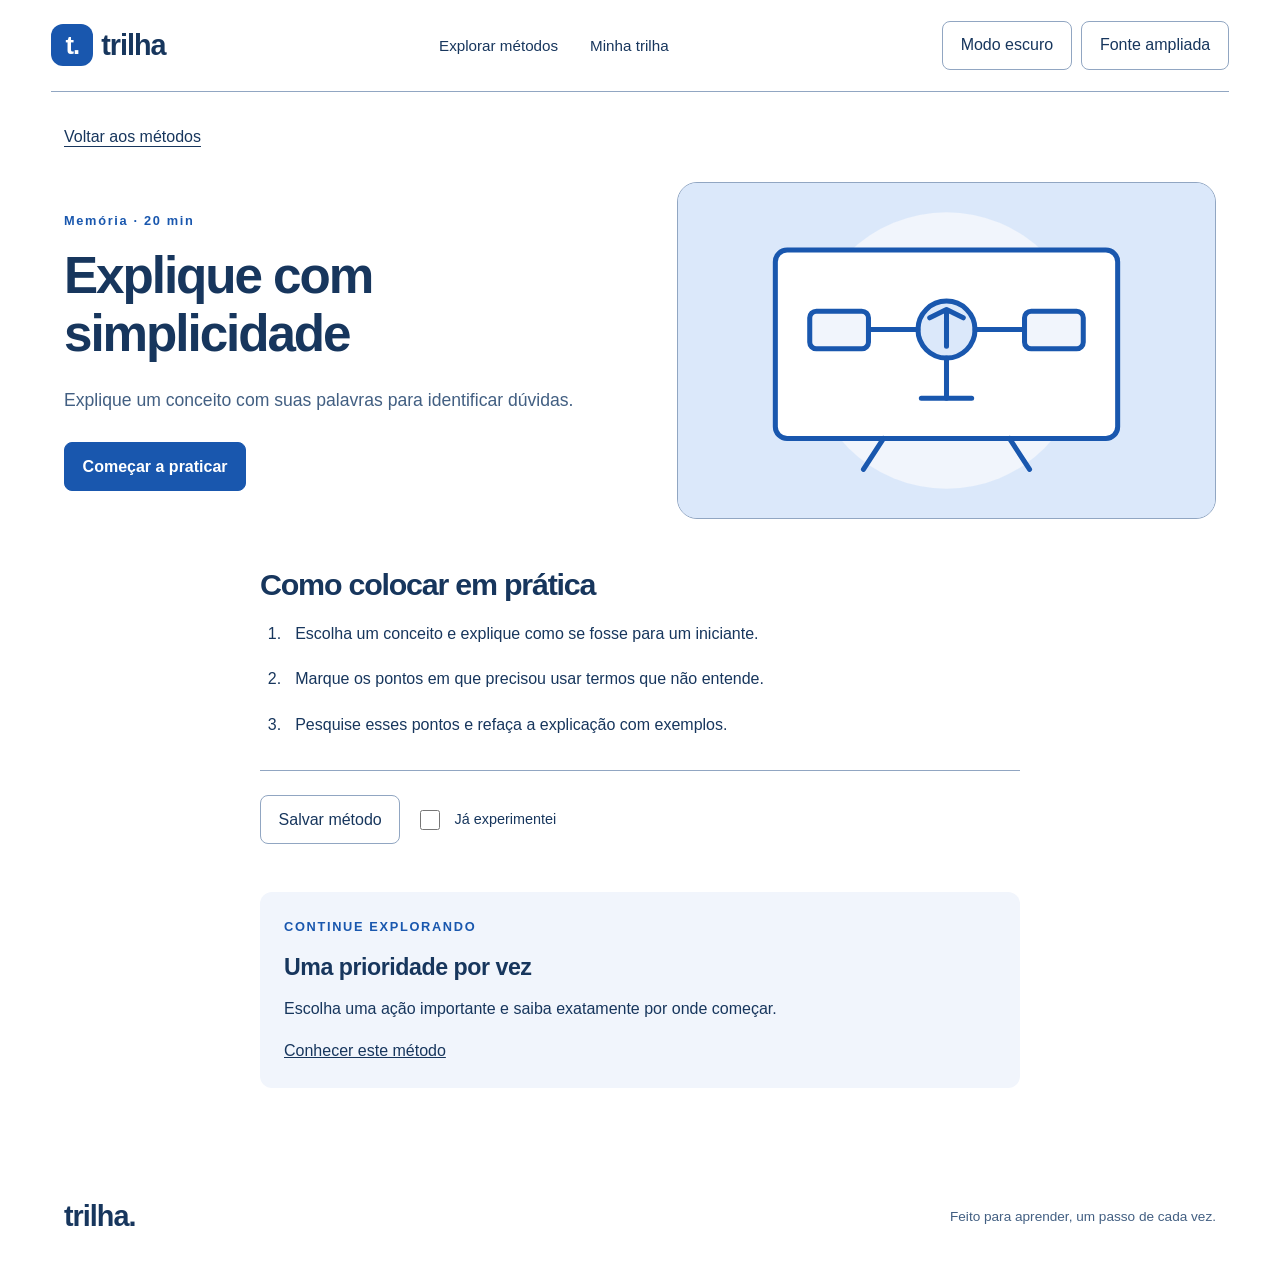
==== feynman.html @ 51ef889d "feat: temas azul e cinza e páginas dos métodos Versão 1.1.0: seis páginas individuais com ilustraçõe" ====
<!doctype html>
<html lang="pt-BR"><head><meta charset="UTF-8"><meta name="viewport" content="width=device-width,initial-scale=1"><meta name="description" content="Explique um conceito com suas palavras para identificar dúvidas."><title>Explique com simplicidade | Trilha</title><link rel="stylesheet" href="style.css"><script src="app.js" defer></script></head>
<body><a class="skip" href="#conteudo">Pular para o conteúdo</a>
<header class="header"><a class="brand" href="index.html" aria-label="Trilha início"><span class="brand-icon" aria-hidden="true">t.</span> trilha</a><nav aria-label="Principal"><a href="index.html#metodos">Explorar métodos</a><a href="index.html#jornada">Minha trilha</a></nav><div class="a11y-controls"><button id="theme" aria-pressed="false">Modo escuro</button><button id="font" aria-pressed="false">Fonte ampliada</button></div></header>
<main id="conteudo" class="wrap method-page" data-method-page="feynman"><a class="back-link" href="index.html#metodos">Voltar aos métodos</a><section class="method-hero" aria-labelledby="method-title"><div><p class="eyebrow">Memória · 20 min</p><h1 id="method-title">Explique com simplicidade</h1><p class="lead">Explique um conceito com suas palavras para identificar dúvidas.</p><a class="button" href="#como-praticar">Começar a praticar</a></div><figure><img class="method-art" src="metodos/feynman.svg" alt="Quadro com uma explicação visual simples e ideias conectadas." width="640" height="400"></figure></section>
<section class="method-content" aria-labelledby="como-praticar"><h2 id="como-praticar">Como colocar em prática</h2><ol class="method-steps"><li>Escolha um conceito e explique como se fosse para um iniciante.</li><li>Marque os pontos em que precisou usar termos que não entende.</li><li>Pesquise esses pontos e refaça a explicação com exemplos.</li></ol><div class="method-tools"><button data-method-save aria-pressed="false">Salvar método</button><label class="check-label"><input type="checkbox" data-method-done>Já experimentei</label></div><p id="method-status" role="status"></p><aside class="method-next"><p class="eyebrow">CONTINUE EXPLORANDO</p><h3>Uma prioridade por vez</h3><p>Escolha uma ação importante e saiba exatamente por onde começar.</p><a href="prioridade.html">Conhecer este método</a></aside></section></main>
<footer class="wrap footer"><a class="brand" href="index.html">trilha.</a><p>Feito para aprender, um passo de cada vez.</p></footer></body></html>
---- style.css ----
:root{color-scheme:light;--bg:#ffffff;--surface:#f1f5fc;--text:#17365d;--muted:#425f82;--accent:#1957ae;--on-accent:#ffffff;--line:#91a6c2;--soft:#e3edfc;--focus:#945000;font-size:16px}
:root[data-theme=dark]{color-scheme:dark;--bg:#18191c;--surface:#232529;--text:#f1f2f4;--muted:#bfc3ca;--accent:#d4d7dd;--on-accent:#18191c;--line:#737881;--soft:#303339;--focus:#f2c57c}
:root.large{font-size:20px}*{box-sizing:border-box}body{margin:0;background:var(--bg);color:var(--text);font-family:"Segoe UI",Arial,sans-serif;line-height:1.65}button,input,textarea{font:inherit}a{color:inherit}button,a,input,textarea{touch-action:manipulation}button,.button{min-height:44px}button{cursor:pointer}button:disabled{cursor:default}a:focus-visible,button:focus-visible,input:focus-visible,textarea:focus-visible{outline:3px solid var(--focus);outline-offset:4px}button,.button{border:1px solid var(--line);border-radius:8px;background:var(--bg);color:var(--text);padding:.65rem 1.1rem}button:hover{background:var(--soft)}.button{display:inline-block;background:var(--accent);color:var(--on-accent);border-color:var(--accent);font-weight:600;text-decoration:none}.button:hover{filter:brightness(.93)}.outline{background:transparent;color:var(--text)}.wrap{width:min(1160px,90%);margin-inline:auto}.header{width:min(1320px,92%);margin:auto;padding:1.3rem 0;display:flex;align-items:center;justify-content:space-between;gap:1.5rem;border-bottom:1px solid var(--line)}.brand{display:flex;gap:.5rem;align-items:center;font-size:1.8rem;font-weight:750;letter-spacing:-1px;text-decoration:none}.brand-icon{display:inline-grid;place-items:center;background:var(--accent);color:var(--on-accent);width:42px;height:42px;border-radius:12px;font-size:1.6rem}nav{display:flex;gap:2rem}nav a{font-size:.95rem;text-decoration:none}nav a:hover{text-decoration:underline}.skip{position:fixed;left:1rem;top:-100px;padding:.8rem;background:var(--bg);z-index:10}.skip:focus{top:1rem}.hero{display:grid;grid-template-columns:1.08fr 1fr;gap:4rem;align-items:center;padding:5rem 0 4rem}.eyebrow{font-size:.8rem;letter-spacing:.13em;font-weight:700;color:var(--accent);margin:0 0 1rem}h1,h2,h3{line-height:1.12;letter-spacing:-.04em}h1{font-size:clamp(2.8rem,4.5vw,4.5rem);font-weight:650;margin:.8rem 0 1.5rem}h1 em{font-family:Georgia,serif;font-weight:400;color:var(--accent)}h2{font-size:clamp(1.8rem,3vw,2.6rem);font-weight:600;margin:.6rem 0 1.2rem}h3{font-size:1.45rem;margin:.8rem 0;letter-spacing:-.02em}.lead{font-size:1.1rem;color:var(--muted);max-width:32rem;margin-bottom:1.7rem}.hero-note{font-size:.85rem;color:var(--muted)}.hero-art{background:var(--soft);border-radius:130px 130px 18px 18px;position:relative;overflow:hidden;min-height:390px}.hero-art img{display:block;width:100%;padding:1rem 1rem 3rem}.art-label{position:absolute;bottom:1.8rem;left:2rem;font-size:1.05rem;color:var(--text)}.principles{display:grid;grid-template-columns:repeat(3,1fr);border-block:1px solid var(--line);gap:2rem;padding:1.4rem 0}.principles p{margin:0}.principles strong,.principles span{display:block}.principles strong{font-size:.95rem}.principles span{font-size:.9rem;color:var(--muted)}.section{padding-block:4.5rem}.section-heading{display:flex;justify-content:space-between;gap:2rem;align-items:end;margin-bottom:2rem}.section-heading h2{max-width:39rem}.section-heading>p{color:var(--muted);min-width:14rem}.muted{color:var(--muted);font-size:.9rem}label{display:block;margin:.8rem 0 .35rem;font-weight:600;font-size:.95rem}input,textarea{background:var(--bg);border:1px solid var(--line);color:var(--text);padding:.8rem 1rem;border-radius:8px;width:100%;min-height:48px}input::placeholder{color:var(--muted);opacity:1}.filters{display:flex;flex-wrap:wrap;gap:.6rem;margin:1.2rem 0}.filters button{border-radius:30px;font-size:.9rem}.filters [aria-pressed=true]{background:var(--accent);color:var(--on-accent);border-color:var(--accent)}.grid{display:grid;grid-template-columns:repeat(3,1fr);gap:1.3rem}.card{border:1px solid var(--line);border-radius:12px;overflow:hidden;display:flex;flex-direction:column}.card-top{height:105px;background:var(--soft);display:flex;align-items:center;justify-content:space-between;padding:1.5rem;color:var(--accent)}.card-symbol{font-family:Georgia,serif;font-size:2.9rem;line-height:1}.card-top span:last-child{font-size:.85rem;font-weight:600}.card-body{padding:1.4rem;display:flex;flex-direction:column;flex:1}.card-body p{color:var(--muted);font-size:.95rem;margin:0 0 1rem}.card-actions{display:flex;gap:.5rem;flex-wrap:wrap;margin-top:auto}.card-actions button{font-size:.85rem;padding:.5rem .7rem}.check-label{display:flex;align-items:center;gap:.7rem;font-weight:400;font-size:.9rem;margin-top:1.1rem}.check-label input{width:20px;height:20px;min-height:20px;accent-color:var(--accent)}.journey{background:var(--surface)}.journey-inner{padding-block:3.7rem;display:grid;grid-template-columns:1fr 1fr;align-items:center;gap:3rem}.progress-box{padding:2rem;border:1px solid var(--line);border-radius:12px;background:var(--bg)}.progress-box strong{font-size:2.1rem;display:block}progress{width:100%;height:14px;accent-color:var(--accent)}.progress-box p:last-child{font-size:.9rem;color:var(--muted)}.carousel-controls{display:flex;gap:.7rem;flex-wrap:wrap}.slide{background:var(--surface);border-radius:16px;display:grid;grid-template-columns:1fr 1.2fr;gap:2rem;align-items:center;padding:2rem}.slide img{width:100%;max-height:240px;object-fit:contain}.slide h3{font-size:2rem}.slide p{max-width:32rem}.contact{display:grid;grid-template-columns:1fr 1fr;gap:5rem;border-top:1px solid var(--line)}.contact .muted{max-width:23rem}.contact .button{margin-top:1rem}.accessibility{background:var(--surface);border-radius:14px;padding:2rem;display:flex;align-items:center;justify-content:space-between;gap:2rem}.accessibility h2{font-size:1.4rem;letter-spacing:-.02em}.accessibility p{margin:0}.a11y-controls{display:flex;gap:.6rem;flex-wrap:wrap}.footer{padding-block:2.5rem;display:flex;justify-content:space-between;align-items:center;gap:2rem}.footer p,.footer small{font-size:.85rem;color:var(--muted)}.login-page{min-height:100vh;background:var(--surface)}.login-card{max-width:500px;margin:4rem auto;padding:2.5rem;background:var(--bg);border:1px solid var(--line);border-radius:18px}.login-card h1{font-size:2.4rem}.login-card .button{margin-block:1.5rem;width:100%;text-align:center}.login-card .brand{margin-bottom:2rem} [hidden]{display:none!important}
@media(max-width:800px){.header{flex-wrap:wrap}.header nav{order:3;width:100%;justify-content:space-between;gap:.7rem}.hero{grid-template-columns:1fr;padding-top:3rem;gap:2rem}.hero-art{min-height:300px;max-width:520px}.hero-art img{max-height:350px}.grid{grid-template-columns:repeat(2,1fr)}.section-heading{display:block}.journey-inner,.contact{grid-template-columns:1fr;gap:1.5rem}.accessibility,.footer{flex-direction:column;align-items:start}.principles{gap:1rem}.section{padding-block:3rem}}
@media(max-width:520px){.grid,.slide{grid-template-columns:1fr}.principles{grid-template-columns:1fr;gap:1rem}.hero h1{font-size:2.8rem}.slide{padding:1.3rem}.slide img{max-height:170px}.login-card{margin:2rem 5%;padding:1.5rem}}
@media(prefers-reduced-motion:no-preference){html{scroll-behavior:smooth}.card{transition:transform .18s}.card:hover{transform:translateY(-3px)}}

/* Imagens e páginas das metodologias compartilham a paleta do tema. */
.card-visual{display:block;background:var(--soft)}
.method-art{display:block;width:100%;height:auto;aspect-ratio:8/5;object-fit:contain}
.card-top{height:auto;padding:.8rem 1.4rem;background:var(--surface)}
.card-top span:last-child{font-size:.875rem}
.card-actions .method-link{display:inline-flex;align-items:center;min-height:44px;border:1px solid var(--line);border-radius:8px;padding:.5rem .7rem;text-decoration:none;font-size:.875rem;font-weight:600;background:var(--accent);color:var(--on-accent)}
.card-actions .method-link:hover{filter:brightness(.93)}
.card h3 a{text-decoration:none}.card h3 a:hover{text-decoration:underline}
.card-actions [aria-pressed=true]{background:var(--soft)}

:root[data-theme=dark] .hero-art img,:root[data-theme=dark] .slide img{filter:grayscale(1) invert(.88)}
.method-page{padding-block:2rem 4rem}.back-link{display:inline-block;margin-bottom:2rem;text-underline-offset:4px}
.method-hero{display:grid;grid-template-columns:1.05fr 1fr;align-items:center;gap:3rem;margin-bottom:3rem}
.method-hero figure{margin:0;background:var(--soft);border:1px solid var(--line);border-radius:20px;overflow:hidden}
.method-hero h1{font-size:clamp(2.3rem,4vw,3.8rem)}
.method-content{max-width:760px;margin-inline:auto}.method-content h2{font-size:1.9rem}
.method-steps{padding-left:1.6rem}.method-steps li{padding-left:.6rem;margin-block:1.2rem}
.method-tools{display:flex;gap:1rem;align-items:center;flex-wrap:wrap;margin-top:2rem;padding-top:1.5rem;border-top:1px solid var(--line)}
.method-tools .check-label{margin:0}.method-next{margin-top:3rem;padding:1.5rem;background:var(--surface);border-radius:12px}
@media(max-width:800px){.method-hero{grid-template-columns:1fr;gap:1.5rem}.method-hero figure{max-width:600px;width:100%;margin-inline:auto}}

:root[data-theme=dark] .method-art{filter:grayscale(1) brightness(.8)}
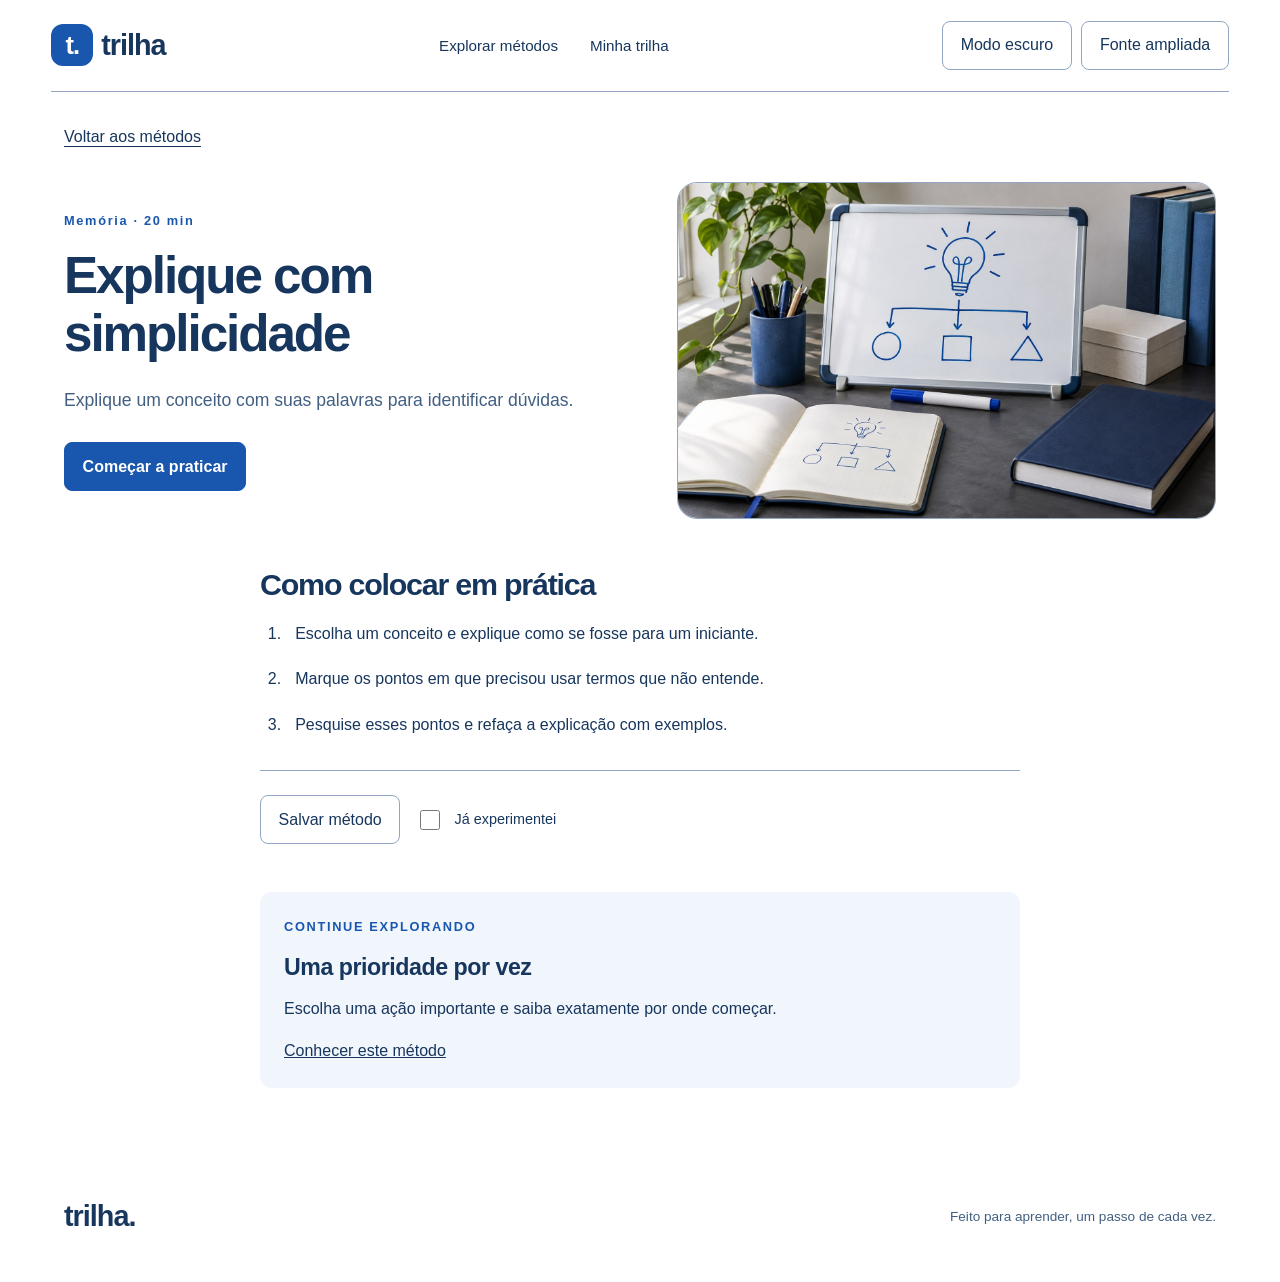
==== commit 02914975: "feat: integra novas imagens aos cartões e páginas Versão 1.2.0: seis cenas fotográficas locais em JP" ====
--- a/feynman.html
+++ b/feynman.html
@@ -1,7 +1,7 @@
 <!doctype html>
-<html lang="pt-BR"><head><meta charset="UTF-8"><meta name="viewport" content="width=device-width,initial-scale=1"><meta name="description" content="Explique um conceito com suas palavras para identificar dúvidas."><title>Explique com simplicidade | Trilha</title><link rel="stylesheet" href="style.css"><script src="app.js" defer></script></head>
+<html lang="pt-BR"><head><meta charset="UTF-8"><meta name="viewport" content="width=device-width,initial-scale=1"><meta name="description" content="Explique um conceito com suas palavras para identificar dúvidas."><title>Explique com simplicidade | Trilha</title><link rel="stylesheet" href="style.css?v=1.2.0"><script src="app.js?v=1.2.0" defer></script></head>
 <body><a class="skip" href="#conteudo">Pular para o conteúdo</a>
 <header class="header"><a class="brand" href="index.html" aria-label="Trilha início"><span class="brand-icon" aria-hidden="true">t.</span> trilha</a><nav aria-label="Principal"><a href="index.html#metodos">Explorar métodos</a><a href="index.html#jornada">Minha trilha</a></nav><div class="a11y-controls"><button id="theme" aria-pressed="false">Modo escuro</button><button id="font" aria-pressed="false">Fonte ampliada</button></div></header>
-<main id="conteudo" class="wrap method-page" data-method-page="feynman"><a class="back-link" href="index.html#metodos">Voltar aos métodos</a><section class="method-hero" aria-labelledby="method-title"><div><p class="eyebrow">Memória · 20 min</p><h1 id="method-title">Explique com simplicidade</h1><p class="lead">Explique um conceito com suas palavras para identificar dúvidas.</p><a class="button" href="#como-praticar">Começar a praticar</a></div><figure><img class="method-art" src="metodos/feynman.svg" alt="Quadro com uma explicação visual simples e ideias conectadas." width="640" height="400"></figure></section>
+<main id="conteudo" class="wrap method-page" data-method-page="feynman"><a class="back-link" href="index.html#metodos">Voltar aos métodos</a><section class="method-hero" aria-labelledby="method-title"><div><p class="eyebrow">Memória · 20 min</p><h1 id="method-title">Explique com simplicidade</h1><p class="lead">Explique um conceito com suas palavras para identificar dúvidas.</p><a class="button" href="#como-praticar">Começar a praticar</a></div><figure><img class="method-art" src="metodos/feynman-v2.jpg" alt="Quadro branco com uma lâmpada ligada a formas simples, acompanhado de caderno e livros." width="1586" height="992"></figure></section>
 <section class="method-content" aria-labelledby="como-praticar"><h2 id="como-praticar">Como colocar em prática</h2><ol class="method-steps"><li>Escolha um conceito e explique como se fosse para um iniciante.</li><li>Marque os pontos em que precisou usar termos que não entende.</li><li>Pesquise esses pontos e refaça a explicação com exemplos.</li></ol><div class="method-tools"><button data-method-save aria-pressed="false">Salvar método</button><label class="check-label"><input type="checkbox" data-method-done>Já experimentei</label></div><p id="method-status" role="status"></p><aside class="method-next"><p class="eyebrow">CONTINUE EXPLORANDO</p><h3>Uma prioridade por vez</h3><p>Escolha uma ação importante e saiba exatamente por onde começar.</p><a href="prioridade.html">Conhecer este método</a></aside></section></main>
 <footer class="wrap footer"><a class="brand" href="index.html">trilha.</a><p>Feito para aprender, um passo de cada vez.</p></footer></body></html>
--- a/style.css
+++ b/style.css
@@ -26,4 +26,9 @@
 .method-tools .check-label{margin:0}.method-next{margin-top:3rem;padding:1.5rem;background:var(--surface);border-radius:12px}
 @media(max-width:800px){.method-hero{grid-template-columns:1fr;gap:1.5rem}.method-hero figure{max-width:600px;width:100%;margin-inline:auto}}
 
-:root[data-theme=dark] .method-art{filter:grayscale(1) brightness(.8)}
+
+
+
+/* Fotografias geradas para as metodologias, preservadas nos dois temas. */
+.method-art{object-fit:cover}
+:root[data-theme=dark] .method-art{filter:brightness(.9) saturate(.85)}
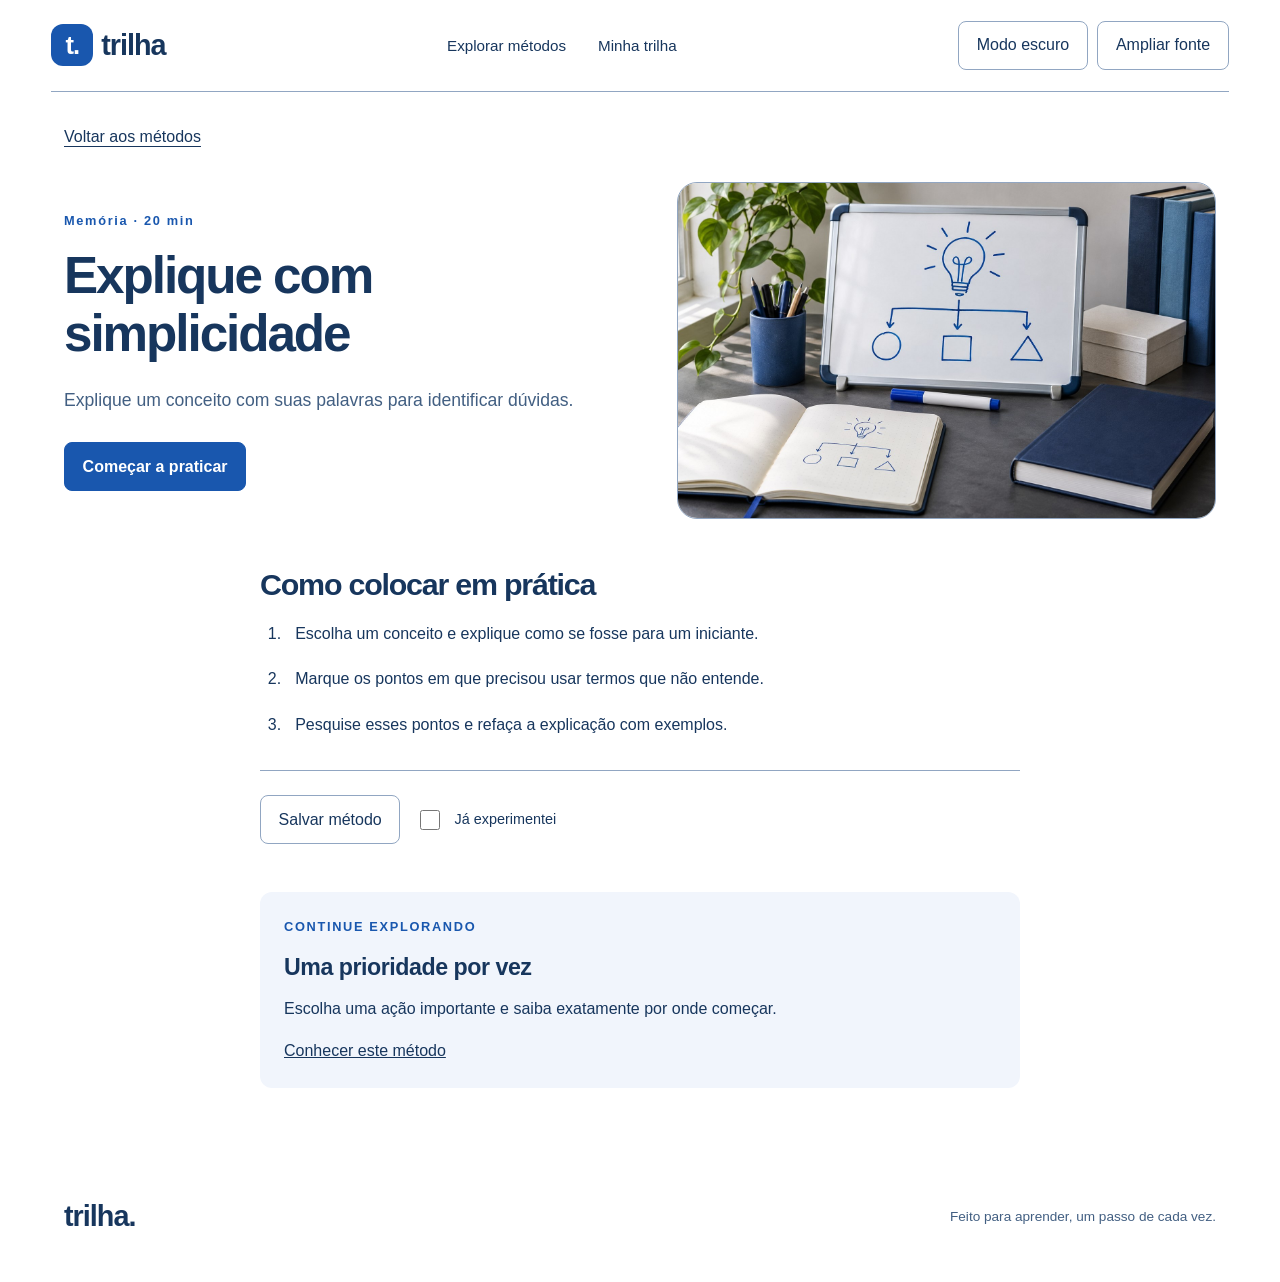
==== commit 3b33bc55: "fix: move preferências ao topo e ajusta progresso Versão 1.2.1: controles de tema e fonte no cabeçal" ====
--- a/feynman.html
+++ b/feynman.html
@@ -1,5 +1,5 @@
 <!doctype html>
-<html lang="pt-BR"><head><meta charset="UTF-8"><meta name="viewport" content="width=device-width,initial-scale=1"><meta name="description" content="Explique um conceito com suas palavras para identificar dúvidas."><title>Explique com simplicidade | Trilha</title><link rel="stylesheet" href="style.css?v=1.2.0"><script src="app.js?v=1.2.0" defer></script></head>
+<html lang="pt-BR"><head><meta charset="UTF-8"><meta name="viewport" content="width=device-width,initial-scale=1"><meta name="description" content="Explique um conceito com suas palavras para identificar dúvidas."><title>Explique com simplicidade | Trilha</title><link rel="stylesheet" href="style.css?v=1.2.1"><script src="app.js?v=1.2.1" defer></script></head>
 <body><a class="skip" href="#conteudo">Pular para o conteúdo</a>
 <header class="header"><a class="brand" href="index.html" aria-label="Trilha início"><span class="brand-icon" aria-hidden="true">t.</span> trilha</a><nav aria-label="Principal"><a href="index.html#metodos">Explorar métodos</a><a href="index.html#jornada">Minha trilha</a></nav><div class="a11y-controls"><button id="theme" aria-pressed="false">Modo escuro</button><button id="font" aria-pressed="false">Fonte ampliada</button></div></header>
 <main id="conteudo" class="wrap method-page" data-method-page="feynman"><a class="back-link" href="index.html#metodos">Voltar aos métodos</a><section class="method-hero" aria-labelledby="method-title"><div><p class="eyebrow">Memória · 20 min</p><h1 id="method-title">Explique com simplicidade</h1><p class="lead">Explique um conceito com suas palavras para identificar dúvidas.</p><a class="button" href="#como-praticar">Começar a praticar</a></div><figure><img class="method-art" src="metodos/feynman-v2.jpg" alt="Quadro branco com uma lâmpada ligada a formas simples, acompanhado de caderno e livros." width="1586" height="992"></figure></section>
--- a/style.css
+++ b/style.css
@@ -1,6 +1,9 @@
 :root{color-scheme:light;--bg:#ffffff;--surface:#f1f5fc;--text:#17365d;--muted:#425f82;--accent:#1957ae;--on-accent:#ffffff;--line:#91a6c2;--soft:#e3edfc;--focus:#945000;font-size:16px}
 :root[data-theme=dark]{color-scheme:dark;--bg:#18191c;--surface:#232529;--text:#f1f2f4;--muted:#bfc3ca;--accent:#d4d7dd;--on-accent:#18191c;--line:#737881;--soft:#303339;--focus:#f2c57c}
-:root.large{font-size:20px}*{box-sizing:border-box}body{margin:0;background:var(--bg);color:var(--text);font-family:"Segoe UI",Arial,sans-serif;line-height:1.65}button,input,textarea{font:inherit}a{color:inherit}button,a,input,textarea{touch-action:manipulation}button,.button{min-height:44px}button{cursor:pointer}button:disabled{cursor:default}a:focus-visible,button:focus-visible,input:focus-visible,textarea:focus-visible{outline:3px solid var(--focus);outline-offset:4px}button,.button{border:1px solid var(--line);border-radius:8px;background:var(--bg);color:var(--text);padding:.65rem 1.1rem}button:hover{background:var(--soft)}.button{display:inline-block;background:var(--accent);color:var(--on-accent);border-color:var(--accent);font-weight:600;text-decoration:none}.button:hover{filter:brightness(.93)}.outline{background:transparent;color:var(--text)}.wrap{width:min(1160px,90%);margin-inline:auto}.header{width:min(1320px,92%);margin:auto;padding:1.3rem 0;display:flex;align-items:center;justify-content:space-between;gap:1.5rem;border-bottom:1px solid var(--line)}.brand{display:flex;gap:.5rem;align-items:center;font-size:1.8rem;font-weight:750;letter-spacing:-1px;text-decoration:none}.brand-icon{display:inline-grid;place-items:center;background:var(--accent);color:var(--on-accent);width:42px;height:42px;border-radius:12px;font-size:1.6rem}nav{display:flex;gap:2rem}nav a{font-size:.95rem;text-decoration:none}nav a:hover{text-decoration:underline}.skip{position:fixed;left:1rem;top:-100px;padding:.8rem;background:var(--bg);z-index:10}.skip:focus{top:1rem}.hero{display:grid;grid-template-columns:1.08fr 1fr;gap:4rem;align-items:center;padding:5rem 0 4rem}.eyebrow{font-size:.8rem;letter-spacing:.13em;font-weight:700;color:var(--accent);margin:0 0 1rem}h1,h2,h3{line-height:1.12;letter-spacing:-.04em}h1{font-size:clamp(2.8rem,4.5vw,4.5rem);font-weight:650;margin:.8rem 0 1.5rem}h1 em{font-family:Georgia,serif;font-weight:400;color:var(--accent)}h2{font-size:clamp(1.8rem,3vw,2.6rem);font-weight:600;margin:.6rem 0 1.2rem}h3{font-size:1.45rem;margin:.8rem 0;letter-spacing:-.02em}.lead{font-size:1.1rem;color:var(--muted);max-width:32rem;margin-bottom:1.7rem}.hero-note{font-size:.85rem;color:var(--muted)}.hero-art{background:var(--soft);border-radius:130px 130px 18px 18px;position:relative;overflow:hidden;min-height:390px}.hero-art img{display:block;width:100%;padding:1rem 1rem 3rem}.art-label{position:absolute;bottom:1.8rem;left:2rem;font-size:1.05rem;color:var(--text)}.principles{display:grid;grid-template-columns:repeat(3,1fr);border-block:1px solid var(--line);gap:2rem;padding:1.4rem 0}.principles p{margin:0}.principles strong,.principles span{display:block}.principles strong{font-size:.95rem}.principles span{font-size:.9rem;color:var(--muted)}.section{padding-block:4.5rem}.section-heading{display:flex;justify-content:space-between;gap:2rem;align-items:end;margin-bottom:2rem}.section-heading h2{max-width:39rem}.section-heading>p{color:var(--muted);min-width:14rem}.muted{color:var(--muted);font-size:.9rem}label{display:block;margin:.8rem 0 .35rem;font-weight:600;font-size:.95rem}input,textarea{background:var(--bg);border:1px solid var(--line);color:var(--text);padding:.8rem 1rem;border-radius:8px;width:100%;min-height:48px}input::placeholder{color:var(--muted);opacity:1}.filters{display:flex;flex-wrap:wrap;gap:.6rem;margin:1.2rem 0}.filters button{border-radius:30px;font-size:.9rem}.filters [aria-pressed=true]{background:var(--accent);color:var(--on-accent);border-color:var(--accent)}.grid{display:grid;grid-template-columns:repeat(3,1fr);gap:1.3rem}.card{border:1px solid var(--line);border-radius:12px;overflow:hidden;display:flex;flex-direction:column}.card-top{height:105px;background:var(--soft);display:flex;align-items:center;justify-content:space-between;padding:1.5rem;color:var(--accent)}.card-symbol{font-family:Georgia,serif;font-size:2.9rem;line-height:1}.card-top span:last-child{font-size:.85rem;font-weight:600}.card-body{padding:1.4rem;display:flex;flex-direction:column;flex:1}.card-body p{color:var(--muted);font-size:.95rem;margin:0 0 1rem}.card-actions{display:flex;gap:.5rem;flex-wrap:wrap;margin-top:auto}.card-actions button{font-size:.85rem;padding:.5rem .7rem}.check-label{display:flex;align-items:center;gap:.7rem;font-weight:400;font-size:.9rem;margin-top:1.1rem}.check-label input{width:20px;height:20px;min-height:20px;accent-color:var(--accent)}.journey{background:var(--surface)}.journey-inner{padding-block:3.7rem;display:grid;grid-template-columns:1fr 1fr;align-items:center;gap:3rem}.progress-box{padding:2rem;border:1px solid var(--line);border-radius:12px;background:var(--bg)}.progress-box strong{font-size:2.1rem;display:block}progress{width:100%;height:14px;accent-color:var(--accent)}.progress-box p:last-child{font-size:.9rem;color:var(--muted)}.carousel-controls{display:flex;gap:.7rem;flex-wrap:wrap}.slide{background:var(--surface);border-radius:16px;display:grid;grid-template-columns:1fr 1.2fr;gap:2rem;align-items:center;padding:2rem}.slide img{width:100%;max-height:240px;object-fit:contain}.slide h3{font-size:2rem}.slide p{max-width:32rem}.contact{display:grid;grid-template-columns:1fr 1fr;gap:5rem;border-top:1px solid var(--line)}.contact .muted{max-width:23rem}.contact .button{margin-top:1rem}.accessibility{background:var(--surface);border-radius:14px;padding:2rem;display:flex;align-items:center;justify-content:space-between;gap:2rem}.accessibility h2{font-size:1.4rem;letter-spacing:-.02em}.accessibility p{margin:0}.a11y-controls{display:flex;gap:.6rem;flex-wrap:wrap}.footer{padding-block:2.5rem;display:flex;justify-content:space-between;align-items:center;gap:2rem}.footer p,.footer small{font-size:.85rem;color:var(--muted)}.login-page{min-height:100vh;background:var(--surface)}.login-card{max-width:500px;margin:4rem auto;padding:2.5rem;background:var(--bg);border:1px solid var(--line);border-radius:18px}.login-card h1{font-size:2.4rem}.login-card .button{margin-block:1.5rem;width:100%;text-align:center}.login-card .brand{margin-bottom:2rem} [hidden]{display:none!important}
+:root.large{font-size:20px}*{box-sizing:border-box}body{margin:0;background:var(--bg);color:var(--text);font-family:"Segoe UI",Arial,sans-serif;line-height:1.65}button,input,textarea{font:inherit}a{color:inherit}button,a,input,textarea{touch-action:manipulation}button,.button{min-height:44px}button{cursor:pointer}button:disabled{cursor:default}a:focus-visible,button:focus-visible,input:focus-visible,textarea:focus-visible{outline:3px solid var(--focus);outline-offset:4px}button,.button{border:1px solid var(--line);border-radius:8px;background:var(--bg);color:var(--text);padding:.65rem 1.1rem}button:hover{background:var(--soft)}.button{display:inline-block;background:var(--accent);color:var(--on-accent);border-color:var(--accent);font-weight:600;text-decoration:none}.button:hover{filter:brightness(.93)}.outline{background:transparent;color:var(--text)}.wrap{width:min(1160px,90%);margin-inline:auto}.header{width:min(1320px,92%);margin:auto;padding:1.3rem 0;display:flex;align-items:center;justify-content:space-between;gap:1.5rem;border-bottom:1px solid var(--line)}.brand{display:flex;gap:.5rem;align-items:center;font-size:1.8rem;font-weight:750;letter-spacing:-1px;text-decoration:none}.brand-icon{display:inline-grid;place-items:center;background:var(--accent);color:var(--on-accent);width:42px;height:42px;border-radius:12px;font-size:1.6rem}nav{display:flex;gap:2rem}nav a{font-size:.95rem;text-decoration:none}nav a:hover{text-decoration:underline}.skip{position:fixed;left:1rem;top:-100px;padding:.8rem;background:var(--bg);z-index:10}.skip:focus{top:1rem}.hero{display:grid;grid-template-columns:1.08fr 1fr;gap:4rem;align-items:center;padding:5rem 0 4rem}.eyebrow{font-size:.8rem;letter-spacing:.13em;font-weight:700;color:var(--accent);margin:0 0 1rem}h1,h2,h3{line-height:1.12;letter-spacing:-.04em}h1{font-size:clamp(2.8rem,4.5vw,4.5rem);font-weight:650;margin:.8rem 0 1.5rem}h1 em{font-family:Georgia,serif;font-weight:400;color:var(--accent)}h2{font-size:clamp(1.8rem,3vw,2.6rem);font-weight:600;margin:.6rem 0 1.2rem}h3{font-size:1.45rem;margin:.8rem 0;letter-spacing:-.02em}.lead{font-size:1.1rem;color:var(--muted);max-width:32rem;margin-bottom:1.7rem}.hero-note{font-size:.85rem;color:var(--muted)}.hero-art{background:var(--soft);border-radius:130px 130px 18px 18px;position:relative;overflow:hidden;min-height:390px}.hero-art img{display:block;width:100%;padding:1rem 1rem 3rem}.art-label{position:absolute;bottom:1.8rem;left:2rem;font-size:1.05rem;color:var(--text)}.principles{display:grid;grid-template-columns:repeat(3,1fr);border-block:1px solid var(--line);gap:2rem;padding:1.4rem 0}.principles p{margin:0}.principles strong,.principles span{display:block}.principles strong{font-size:.95rem}.principles span{font-size:.9rem;color:var(--muted)}.section{padding-block:4.5rem}.section-heading{display:flex;justify-content:space-between;gap:2rem;align-items:end;margin-bottom:2rem}.section-heading h2{max-width:39rem}.section-heading>p{color:var(--muted);min-width:14rem}.muted{color:var(--muted);font-size:.9rem}label{display:block;margin:.8rem 0 .35rem;font-weight:600;font-size:.95rem}input,textarea{background:var(--bg);border:1px solid var(--line);color:var(--text);padding:.8rem 1rem;border-radius:8px;width:100%;min-height:48px}input::placeholder{color:var(--muted);opacity:1}.filters{display:flex;flex-wrap:wrap;gap:.6rem;margin:1.2rem 0}.filters button{border-radius:30px;font-size:.9rem}.filters [aria-pressed=true]{background:var(--accent);color:var(--on-accent);border-color:var(--accent)}.grid{display:grid;grid-template-columns:repeat(3,1fr);gap:1.3rem}.card{border:1px solid var(--line);border-radius:12px;overflow:hidden;display:flex;flex-direction:column}.card-top{height:105px;background:var(--soft);display:flex;align-items:center;justify-content:space-between;padding:1.5rem;color:var(--accent)}.card-symbol{font-family:Georgia,serif;font-size:2.9rem;line-height:1}.card-top span:last-child{font-size:.85rem;font-weight:600}.card-body{padding:1.4rem;display:flex;flex-direction:column;flex:1}.card-body p{color:var(--muted);font-size:.95rem;margin:0 0 1rem}.card-actions{display:flex;gap:.5rem;flex-wrap:wrap;margin-top:auto}.card-actions button{font-size:.85rem;padding:.5rem .7rem}.check-label{display:flex;align-items:center;gap:.7rem;font-weight:400;font-size:.9rem;margin-top:1.1rem}.check-label input{width:20px;height:20px;min-height:20px;accent-color:var(--accent)}.journey{background:var(--surface)}.journey-inner{padding-block:3.7rem;display:grid;grid-template-columns:1fr 1fr;align-items:center;gap:3rem}.progress-box{padding:2rem;border:1px solid var(--line);border-radius:12px;background:var(--bg)}.progress-box strong{font-size:2.1rem;display:block}progress{appearance:none;-webkit-appearance:none;display:block;width:100%;height:1rem;border:1px solid var(--line);border-radius:999px;overflow:hidden;background:var(--soft);color:var(--accent);accent-color:var(--accent)}
+progress::-webkit-progress-bar{background:var(--soft);border-radius:999px}
+progress::-webkit-progress-value{background:var(--accent);border-radius:999px}
+progress::-moz-progress-bar{background:var(--accent);border-radius:999px}.progress-box p:last-child{font-size:.9rem;color:var(--muted)}.carousel-controls{display:flex;gap:.7rem;flex-wrap:wrap}.slide{background:var(--surface);border-radius:16px;display:grid;grid-template-columns:1fr 1.2fr;gap:2rem;align-items:center;padding:2rem}.slide img{width:100%;max-height:240px;object-fit:contain}.slide h3{font-size:2rem}.slide p{max-width:32rem}.contact{display:grid;grid-template-columns:1fr 1fr;gap:5rem;border-top:1px solid var(--line)}.contact .muted{max-width:23rem}.contact .button{margin-top:1rem}.accessibility{background:var(--surface);border-radius:14px;padding:2rem;display:flex;align-items:center;justify-content:space-between;gap:2rem}.accessibility h2{font-size:1.4rem;letter-spacing:-.02em}.accessibility p{margin:0}.a11y-controls{display:flex;gap:.6rem;flex-wrap:wrap}.footer{padding-block:2.5rem;display:flex;justify-content:space-between;align-items:center;gap:2rem}.footer p,.footer small{font-size:.85rem;color:var(--muted)}.login-page{min-height:100vh;background:var(--surface)}.login-card{max-width:500px;margin:4rem auto;padding:2.5rem;background:var(--bg);border:1px solid var(--line);border-radius:18px}.login-card h1{font-size:2.4rem}.login-card .button{margin-block:1.5rem;width:100%;text-align:center}.login-card .brand{margin-bottom:2rem} [hidden]{display:none!important}
 @media(max-width:800px){.header{flex-wrap:wrap}.header nav{order:3;width:100%;justify-content:space-between;gap:.7rem}.hero{grid-template-columns:1fr;padding-top:3rem;gap:2rem}.hero-art{min-height:300px;max-width:520px}.hero-art img{max-height:350px}.grid{grid-template-columns:repeat(2,1fr)}.section-heading{display:block}.journey-inner,.contact{grid-template-columns:1fr;gap:1.5rem}.accessibility,.footer{flex-direction:column;align-items:start}.principles{gap:1rem}.section{padding-block:3rem}}
 @media(max-width:520px){.grid,.slide{grid-template-columns:1fr}.principles{grid-template-columns:1fr;gap:1rem}.hero h1{font-size:2.8rem}.slide{padding:1.3rem}.slide img{max-height:170px}.login-card{margin:2rem 5%;padding:1.5rem}}
 @media(prefers-reduced-motion:no-preference){html{scroll-behavior:smooth}.card{transition:transform .18s}.card:hover{transform:translateY(-3px)}}
@@ -32,3 +35,12 @@
 /* Fotografias geradas para as metodologias, preservadas nos dois temas. */
 .method-art{object-fit:cover}
 :root[data-theme=dark] .method-art{filter:brightness(.9) saturate(.85)}
+
+/* Preferências de leitura disponíveis antes do conteúdo da home. */
+.home-header{display:grid;grid-template-columns:auto 1fr auto;gap:1rem 2rem}
+.home-header nav{justify-content:center;flex-wrap:wrap;gap:1.4rem}
+.header-actions{display:flex;align-items:center;justify-content:flex-end;flex-wrap:wrap;gap:.6rem}
+.header-actions button,.header-actions .button{font-size:.9rem;white-space:nowrap}
+.header-actions [aria-pressed=true]{background:var(--soft);border-color:var(--accent)}
+@media(max-width:1100px){.home-header{grid-template-columns:auto 1fr}.home-header nav{grid-column:1/-1;grid-row:2;order:0}}
+@media(max-width:520px){.home-header{gap:1rem}.home-header .header-actions{grid-column:1/-1;grid-row:2;justify-content:flex-start}.home-header nav{grid-row:3;justify-content:space-between;gap:.6rem}.home-header .a11y-controls{flex-wrap:wrap}}
